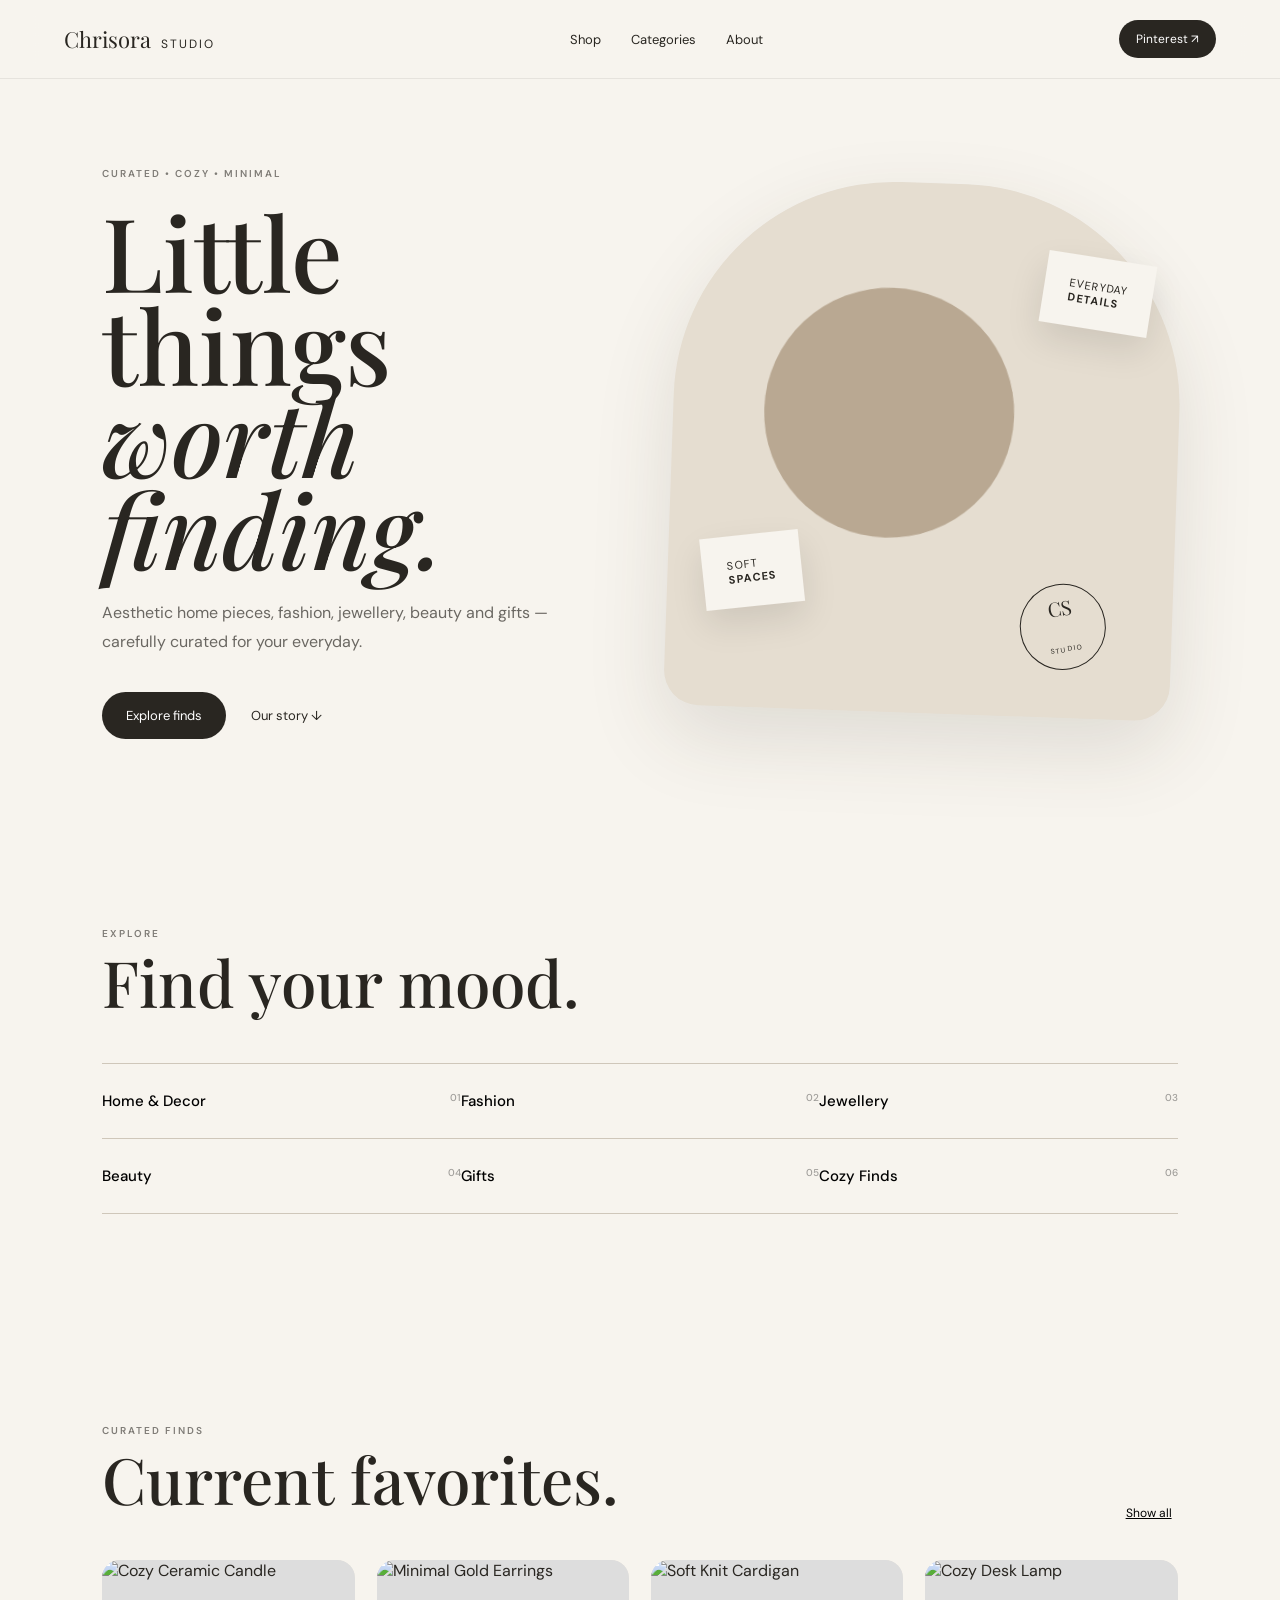
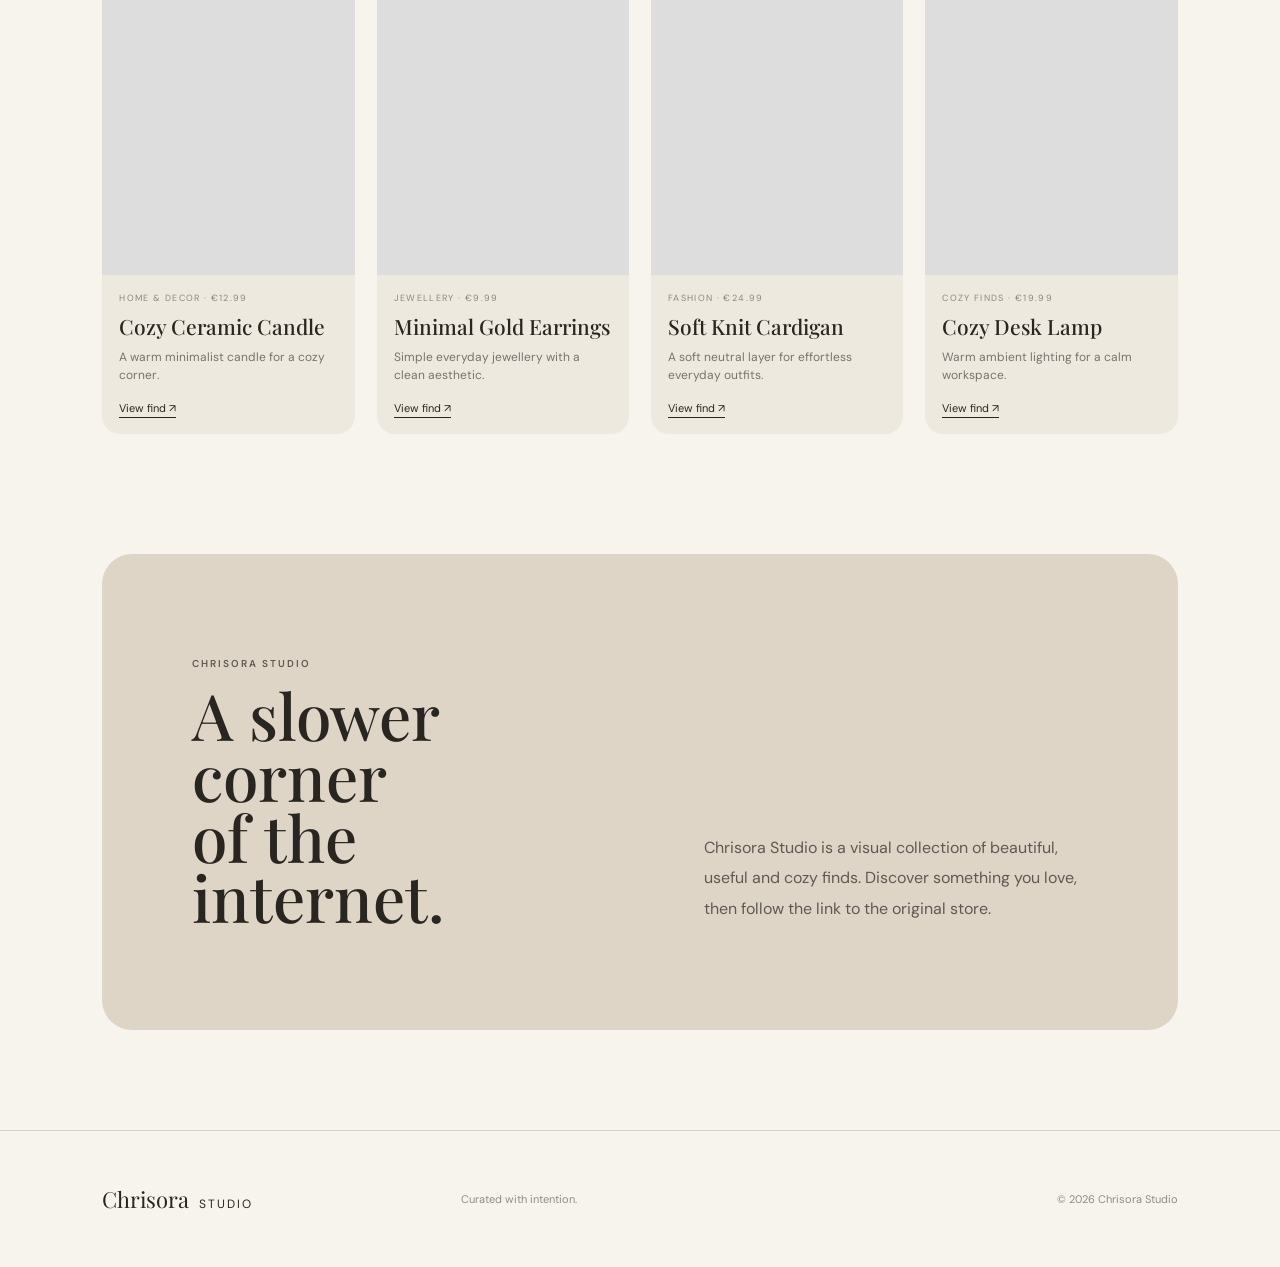
==== index.html @ b9f364bb "Add files via upload" ====
<!doctype html>
<html lang="en">
<head>
<meta charset="utf-8">
<meta name="viewport" content="width=device-width,initial-scale=1">
<meta name="description" content="Chrisora Studio — aesthetic finds for a softer everyday.">
<title>Chrisora Studio — Aesthetic Finds</title>
<link rel="preconnect" href="https://fonts.googleapis.com">
<link rel="preconnect" href="https://fonts.gstatic.com" crossorigin>
<link href="https://fonts.googleapis.com/css2?family=DM+Sans:wght@400;500;600&family=Playfair+Display:wght@500;600&display=swap" rel="stylesheet">
<link rel="stylesheet" href="style.css">
</head>
<body>
<header class="nav">
  <a class="logo" href="#">Chrisora <span>Studio</span></a>
  <nav>
    <a href="#shop">Shop</a><a href="#categories">Categories</a><a href="#about">About</a>
  </nav>
  <a class="pill" href="https://www.pinterest.com/" target="_blank" rel="noopener">Pinterest ↗</a>
</header>

<main>
<section class="hero">
  <div class="hero-copy">
    <p class="eyebrow">CURATED • COZY • MINIMAL</p>
    <h1>Little things<br><em>worth finding.</em></h1>
    <p class="lead">Aesthetic home pieces, fashion, jewellery, beauty and gifts — carefully curated for your everyday.</p>
    <div class="actions"><a class="button" href="#shop">Explore finds</a><a class="text-link" href="#about">Our story ↓</a></div>
  </div>
  <div class="hero-art">
    <div class="orb"></div><div class="card c1">soft<br><b>spaces</b></div>
    <div class="card c2">everyday<br><b>details</b></div>
    <div class="stamp">CS<br><small>studio</small></div>
  </div>
</section>

<section id="categories" class="section">
  <div class="section-head"><div><p class="eyebrow">EXPLORE</p><h2>Find your mood.</h2></div></div>
  <div class="category-grid">
    <button data-filter="Home & Decor">Home & Decor <span>01</span></button>
    <button data-filter="Fashion">Fashion <span>02</span></button>
    <button data-filter="Jewellery">Jewellery <span>03</span></button>
    <button data-filter="Beauty">Beauty <span>04</span></button>
    <button data-filter="Gifts">Gifts <span>05</span></button>
    <button data-filter="Cozy Finds">Cozy Finds <span>06</span></button>
  </div>
</section>

<section id="shop" class="section shop">
  <div class="section-head"><div><p class="eyebrow">CURATED FINDS</p><h2>Current favorites.</h2></div><button id="clearFilter" class="clear">Show all</button></div>
  <div id="products" class="products"></div>
</section>

<section id="about" class="about">
  <div><p class="eyebrow">CHRISORA STUDIO</p><h2>A slower corner<br>of the internet.</h2></div>
  <p>Chrisora Studio is a visual collection of beautiful, useful and cozy finds. Discover something you love, then follow the link to the original store.</p>
</section>
</main>

<footer><div class="logo">Chrisora <span>Studio</span></div><p>Curated with intention.</p><small>© 2026 Chrisora Studio</small></footer>
<script src="app.js"></script>
</body>
</html>
---- style.css ----
*{box-sizing:border-box}html{scroll-behavior:smooth}body{margin:0;background:#f7f4ee;color:#292621;font-family:"DM Sans",sans-serif}.nav{position:sticky;top:0;z-index:20;display:flex;align-items:center;justify-content:space-between;padding:20px 5vw;background:rgba(247,244,238,.82);backdrop-filter:blur(16px);border-bottom:1px solid rgba(41,38,33,.08)}.logo{font-family:"Playfair Display",serif;font-size:22px;text-decoration:none;color:#292621}.logo span{font-family:"DM Sans";font-size:12px;letter-spacing:.16em;text-transform:uppercase;margin-left:5px}nav{display:flex;gap:30px}nav a,.text-link{color:#292621;text-decoration:none;font-size:13px}.pill{background:#292621;color:#fff;text-decoration:none;padding:11px 17px;border-radius:999px;font-size:12px}.hero{min-height:82vh;padding:8vh 8vw;display:grid;grid-template-columns:1fr 1fr;gap:5vw;align-items:center;overflow:hidden}.eyebrow{font-size:10px;letter-spacing:.2em;font-weight:600;opacity:.58}.hero h1{font-family:"Playfair Display",serif;font-size:clamp(60px,8vw,112px);line-height:.9;font-weight:500;margin:25px 0}.hero h1 em{font-weight:500}.lead{max-width:510px;line-height:1.8;opacity:.68}.actions{display:flex;align-items:center;gap:25px;margin-top:35px}.button{background:#292621;color:#fff;text-decoration:none;border-radius:999px;padding:15px 24px;font-size:13px}.hero-art{height:530px;position:relative;background:#e5ddd0;border-radius:220px 220px 35px 35px;transform:rotate(2deg);box-shadow:0 30px 80px rgba(65,53,38,.13);animation:float 7s ease-in-out infinite}.orb{position:absolute;width:250px;height:250px;border-radius:50%;background:#b9a892;left:18%;top:20%;filter:blur(.2px)}.card{position:absolute;background:#f7f4ee;padding:22px 25px;box-shadow:0 15px 35px rgba(0,0,0,.1);font-size:11px;letter-spacing:.1em;text-transform:uppercase}.c1{left:7%;bottom:19%;transform:rotate(-8deg)}.c2{right:6%;top:13%;transform:rotate(7deg)}.stamp{position:absolute;right:13%;bottom:9%;width:86px;height:86px;border:1px solid #292621;border-radius:50%;display:grid;place-items:center;text-align:center;font-family:"Playfair Display";font-size:20px;line-height:.7;transform:rotate(-12deg)}.stamp small{font-family:"DM Sans";font-size:7px;letter-spacing:.2em;text-transform:uppercase}.section{padding:100px 8vw}.section-head{display:flex;justify-content:space-between;align-items:end;margin-bottom:38px}.section h2,.about h2{font-family:"Playfair Display";font-weight:500;font-size:clamp(42px,5vw,72px);line-height:.95;margin:12px 0}.category-grid{display:grid;grid-template-columns:repeat(3,1fr);border-top:1px solid #cfc7ba}.category-grid button{border:0;border-bottom:1px solid #cfc7ba;background:none;padding:27px 0;text-align:left;font:500 15px "DM Sans";cursor:pointer;display:flex;justify-content:space-between;transition:.25s}.category-grid button:hover{padding-left:12px}.category-grid span{opacity:.35;font-size:10px}.products{display:grid;grid-template-columns:repeat(4,1fr);gap:22px}.product{background:#eee9df;border-radius:18px;overflow:hidden;transition:transform .35s,box-shadow .35s}.product:hover{transform:translateY(-8px);box-shadow:0 20px 40px rgba(41,38,33,.12)}.product-img{aspect-ratio:4/5;background:#ddd;overflow:hidden}.product-img img{width:100%;height:100%;object-fit:cover;transition:transform .7s}.product:hover img{transform:scale(1.05)}.product-info{padding:17px}.tag{font-size:9px;letter-spacing:.15em;text-transform:uppercase;opacity:.5}.product h3{font-family:"Playfair Display";font-weight:500;margin:8px 0;font-size:21px}.product p{font-size:12px;line-height:1.5;opacity:.6;margin:0 0 12px}.buy{font-size:11px;text-decoration:none;color:#292621;border-bottom:1px solid #292621;padding-bottom:2px}.clear{border:0;background:none;text-decoration:underline;cursor:pointer;font:12px "DM Sans"}.about{margin:20px 8vw 100px;padding:90px 7vw;background:#ded5c7;border-radius:30px;display:grid;grid-template-columns:1fr 1fr;gap:10vw;align-items:end}.about p{line-height:1.9;opacity:.7}footer{padding:50px 8vw;border-top:1px solid #d8d1c7;display:grid;grid-template-columns:1fr 1fr 1fr;align-items:center}footer p,footer small{opacity:.5;font-size:11px}footer small{text-align:right}@keyframes float{50%{transform:rotate(0deg) translateY(-10px)}}@media(max-width:800px){nav{display:none}.hero{grid-template-columns:1fr;padding-top:60px}.hero-art{height:390px}.products{grid-template-columns:repeat(2,1fr)}.category-grid{grid-template-columns:1fr 1fr}.about{grid-template-columns:1fr;gap:25px}.section{padding:75px 7vw}footer{grid-template-columns:1fr;gap:14px}footer small{text-align:left}}
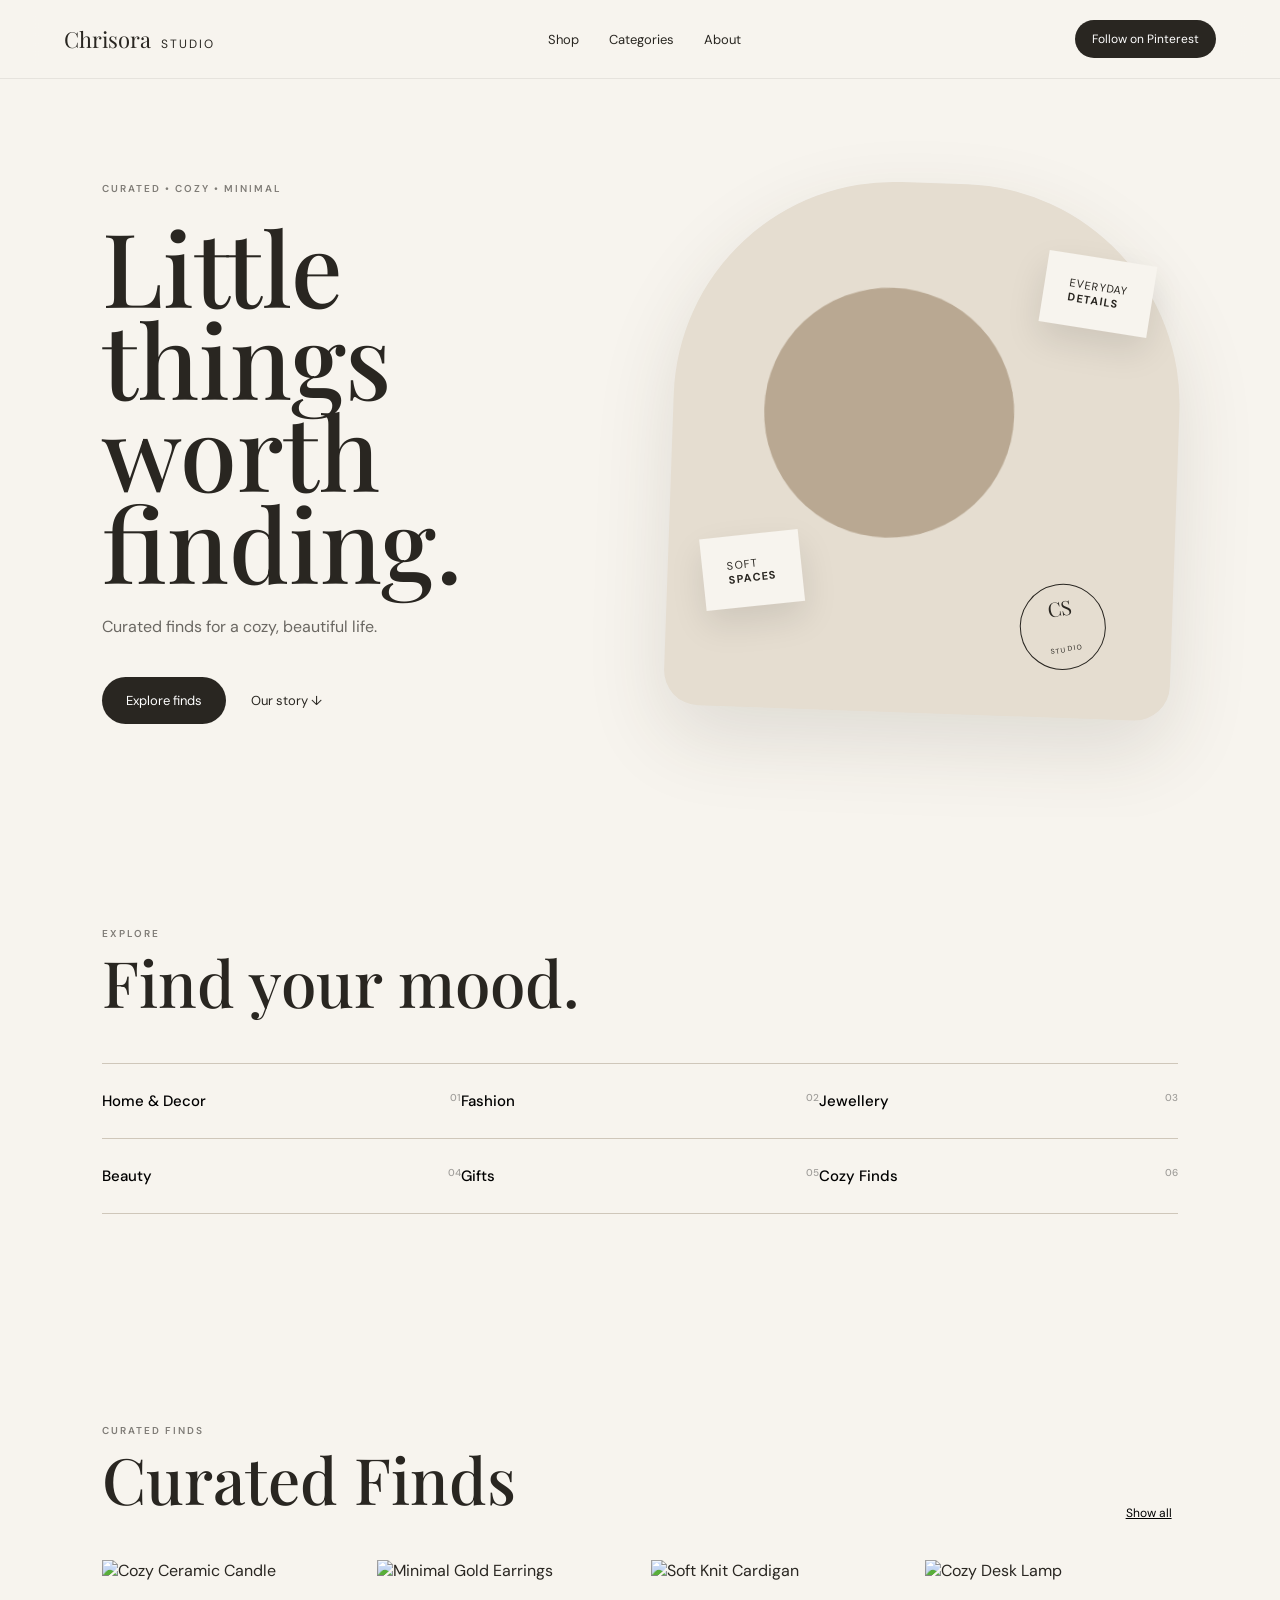
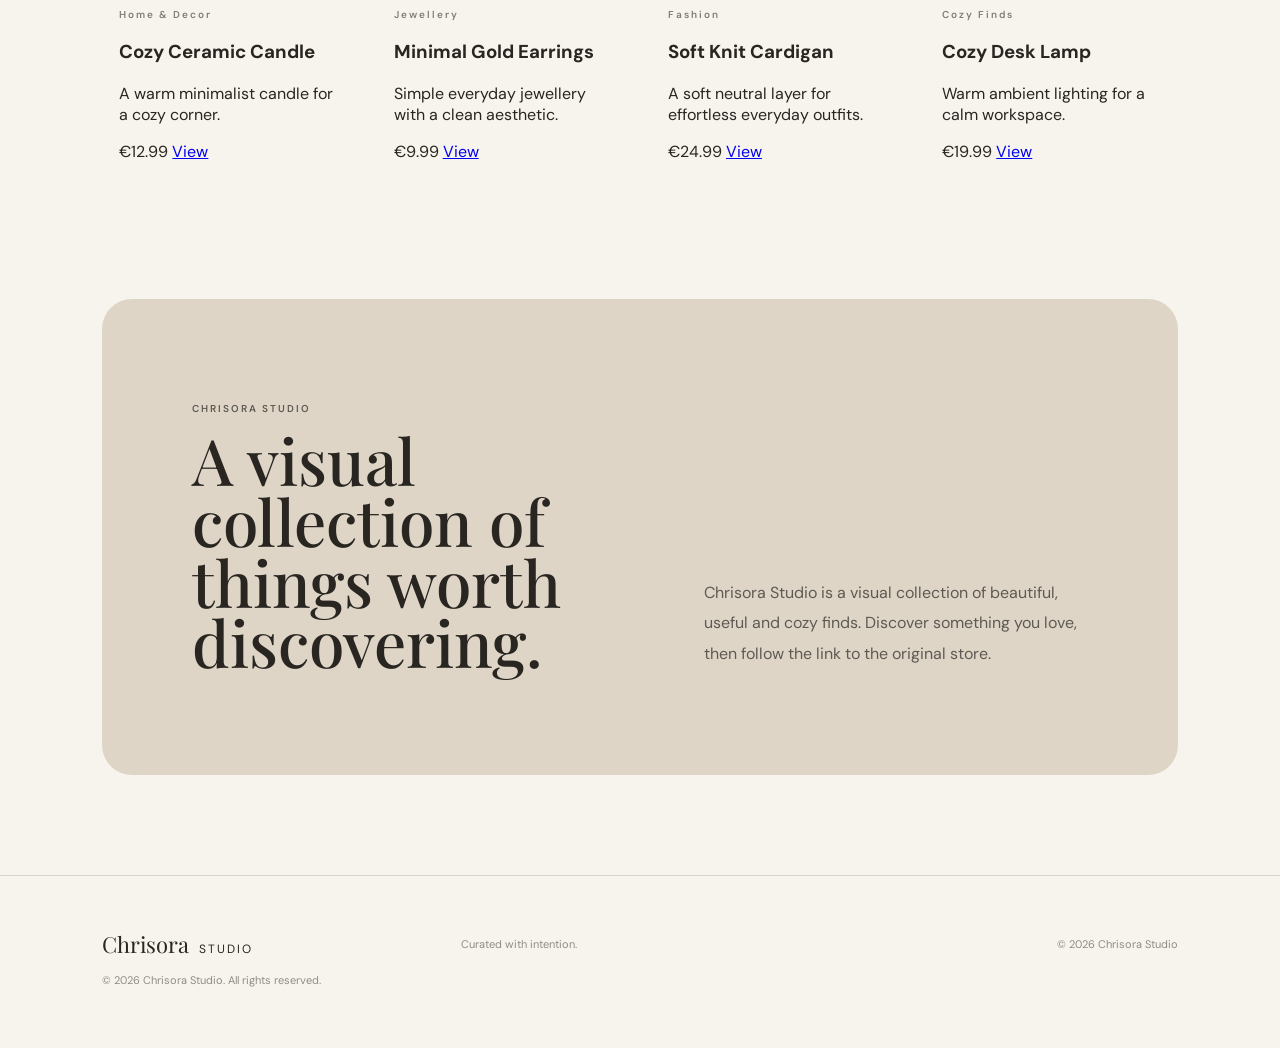
==== commit 072432b5: "Update index.html" ====
--- a/index.html
+++ b/index.html
@@ -53,11 +53,11 @@
 
 <section id="about" class="about">
   <div><p class="eyebrow">CHRISORA STUDIO</p><h2>A slower corner<br>of the internet.</h2></div>
-  <p>Chrisora Studio is a visual collection of beautiful, useful and cozy finds. Discover something you love, then follow the link to the original store.</p>
+  <p id="aboutText">Chrisora Studio is a visual collection of beautiful, useful and cozy finds. Discover something you love, then follow the link to the original store.</p>
 </section>
 </main>
 
 <footer><div class="logo">Chrisora <span>Studio</span></div><p>Curated with intention.</p><small>© 2026 Chrisora Studio</small></footer>
 <script src="app.js"></script>
 </body>
-</html>+</html>
--- a/style.css
+++ b/style.css
@@ -1 +1,94 @@
 *{box-sizing:border-box}html{scroll-behavior:smooth}body{margin:0;background:#f7f4ee;color:#292621;font-family:"DM Sans",sans-serif}.nav{position:sticky;top:0;z-index:20;display:flex;align-items:center;justify-content:space-between;padding:20px 5vw;background:rgba(247,244,238,.82);backdrop-filter:blur(16px);border-bottom:1px solid rgba(41,38,33,.08)}.logo{font-family:"Playfair Display",serif;font-size:22px;text-decoration:none;color:#292621}.logo span{font-family:"DM Sans";font-size:12px;letter-spacing:.16em;text-transform:uppercase;margin-left:5px}nav{display:flex;gap:30px}nav a,.text-link{color:#292621;text-decoration:none;font-size:13px}.pill{background:#292621;color:#fff;text-decoration:none;padding:11px 17px;border-radius:999px;font-size:12px}.hero{min-height:82vh;padding:8vh 8vw;display:grid;grid-template-columns:1fr 1fr;gap:5vw;align-items:center;overflow:hidden}.eyebrow{font-size:10px;letter-spacing:.2em;font-weight:600;opacity:.58}.hero h1{font-family:"Playfair Display",serif;font-size:clamp(60px,8vw,112px);line-height:.9;font-weight:500;margin:25px 0}.hero h1 em{font-weight:500}.lead{max-width:510px;line-height:1.8;opacity:.68}.actions{display:flex;align-items:center;gap:25px;margin-top:35px}.button{background:#292621;color:#fff;text-decoration:none;border-radius:999px;padding:15px 24px;font-size:13px}.hero-art{height:530px;position:relative;background:#e5ddd0;border-radius:220px 220px 35px 35px;transform:rotate(2deg);box-shadow:0 30px 80px rgba(65,53,38,.13);animation:float 7s ease-in-out infinite}.orb{position:absolute;width:250px;height:250px;border-radius:50%;background:#b9a892;left:18%;top:20%;filter:blur(.2px)}.card{position:absolute;background:#f7f4ee;padding:22px 25px;box-shadow:0 15px 35px rgba(0,0,0,.1);font-size:11px;letter-spacing:.1em;text-transform:uppercase}.c1{left:7%;bottom:19%;transform:rotate(-8deg)}.c2{right:6%;top:13%;transform:rotate(7deg)}.stamp{position:absolute;right:13%;bottom:9%;width:86px;height:86px;border:1px solid #292621;border-radius:50%;display:grid;place-items:center;text-align:center;font-family:"Playfair Display";font-size:20px;line-height:.7;transform:rotate(-12deg)}.stamp small{font-family:"DM Sans";font-size:7px;letter-spacing:.2em;text-transform:uppercase}.section{padding:100px 8vw}.section-head{display:flex;justify-content:space-between;align-items:end;margin-bottom:38px}.section h2,.about h2{font-family:"Playfair Display";font-weight:500;font-size:clamp(42px,5vw,72px);line-height:.95;margin:12px 0}.category-grid{display:grid;grid-template-columns:repeat(3,1fr);border-top:1px solid #cfc7ba}.category-grid button{border:0;border-bottom:1px solid #cfc7ba;background:none;padding:27px 0;text-align:left;font:500 15px "DM Sans";cursor:pointer;display:flex;justify-content:space-between;transition:.25s}.category-grid button:hover{padding-left:12px}.category-grid span{opacity:.35;font-size:10px}.products{display:grid;grid-template-columns:repeat(4,1fr);gap:22px}.product{background:#eee9df;border-radius:18px;overflow:hidden;transition:transform .35s,box-shadow .35s}.product:hover{transform:translateY(-8px);box-shadow:0 20px 40px rgba(41,38,33,.12)}.product-img{aspect-ratio:4/5;background:#ddd;overflow:hidden}.product-img img{width:100%;height:100%;object-fit:cover;transition:transform .7s}.product:hover img{transform:scale(1.05)}.product-info{padding:17px}.tag{font-size:9px;letter-spacing:.15em;text-transform:uppercase;opacity:.5}.product h3{font-family:"Playfair Display";font-weight:500;margin:8px 0;font-size:21px}.product p{font-size:12px;line-height:1.5;opacity:.6;margin:0 0 12px}.buy{font-size:11px;text-decoration:none;color:#292621;border-bottom:1px solid #292621;padding-bottom:2px}.clear{border:0;background:none;text-decoration:underline;cursor:pointer;font:12px "DM Sans"}.about{margin:20px 8vw 100px;padding:90px 7vw;background:#ded5c7;border-radius:30px;display:grid;grid-template-columns:1fr 1fr;gap:10vw;align-items:end}.about p{line-height:1.9;opacity:.7}footer{padding:50px 8vw;border-top:1px solid #d8d1c7;display:grid;grid-template-columns:1fr 1fr 1fr;align-items:center}footer p,footer small{opacity:.5;font-size:11px}footer small{text-align:right}@keyframes float{50%{transform:rotate(0deg) translateY(-10px)}}@media(max-width:800px){nav{display:none}.hero{grid-template-columns:1fr;padding-top:60px}.hero-art{height:390px}.products{grid-template-columns:repeat(2,1fr)}.category-grid{grid-template-columns:1fr 1fr}.about{grid-template-columns:1fr;gap:25px}.section{padding:75px 7vw}footer{grid-template-columns:1fr;gap:14px}footer small{text-align:left}}
+@media (max-width: 768px) {
+  html,
+  body {
+    width: 100%;
+    max-width: 100%;
+    overflow-x: hidden;
+  }
+
+  .nav {
+    width: 100%;
+    max-width: 100%;
+    padding: 16px 18px;
+    box-sizing: border-box;
+  }
+
+  main {
+    width: 100%;
+    max-width: 100%;
+    overflow: hidden;
+  }
+
+  .hero {
+    width: 100%;
+    max-width: 100%;
+    box-sizing: border-box;
+    padding: 50px 20px;
+  }
+
+  .hero-copy {
+    width: 100%;
+    max-width: 100%;
+  }
+
+  .hero h1 {
+    font-size: clamp(42px, 13vw, 64px);
+    line-height: 0.95;
+  }
+
+  .hero-art {
+    width: 100%;
+    max-width: 100%;
+    margin-top: 30px;
+  }
+
+  .section {
+    width: 100%;
+    max-width: 100%;
+    box-sizing: border-box;
+    padding-left: 20px;
+    padding-right: 20px;
+  }
+
+  .category-grid {
+    width: 100%;
+    grid-template-columns: 1fr;
+  }
+
+  .products {
+    width: 100%;
+    max-width: 100%;
+    grid-template-columns: 1fr;
+    gap: 20px;
+  }
+
+  .product-card {
+    width: 100%;
+    max-width: 100%;
+    min-width: 0;
+    box-sizing: border-box;
+  }
+
+  .product-card img {
+    width: 100%;
+    max-width: 100%;
+    height: auto;
+    display: block;
+    object-fit: cover;
+  }
+
+  .about {
+    width: 100%;
+    max-width: 100%;
+    box-sizing: border-box;
+    padding-left: 20px;
+    padding-right: 20px;
+  }
+
+  footer {
+    width: 100%;
+    max-width: 100%;
+    box-sizing: border-box;
+  }
+}
